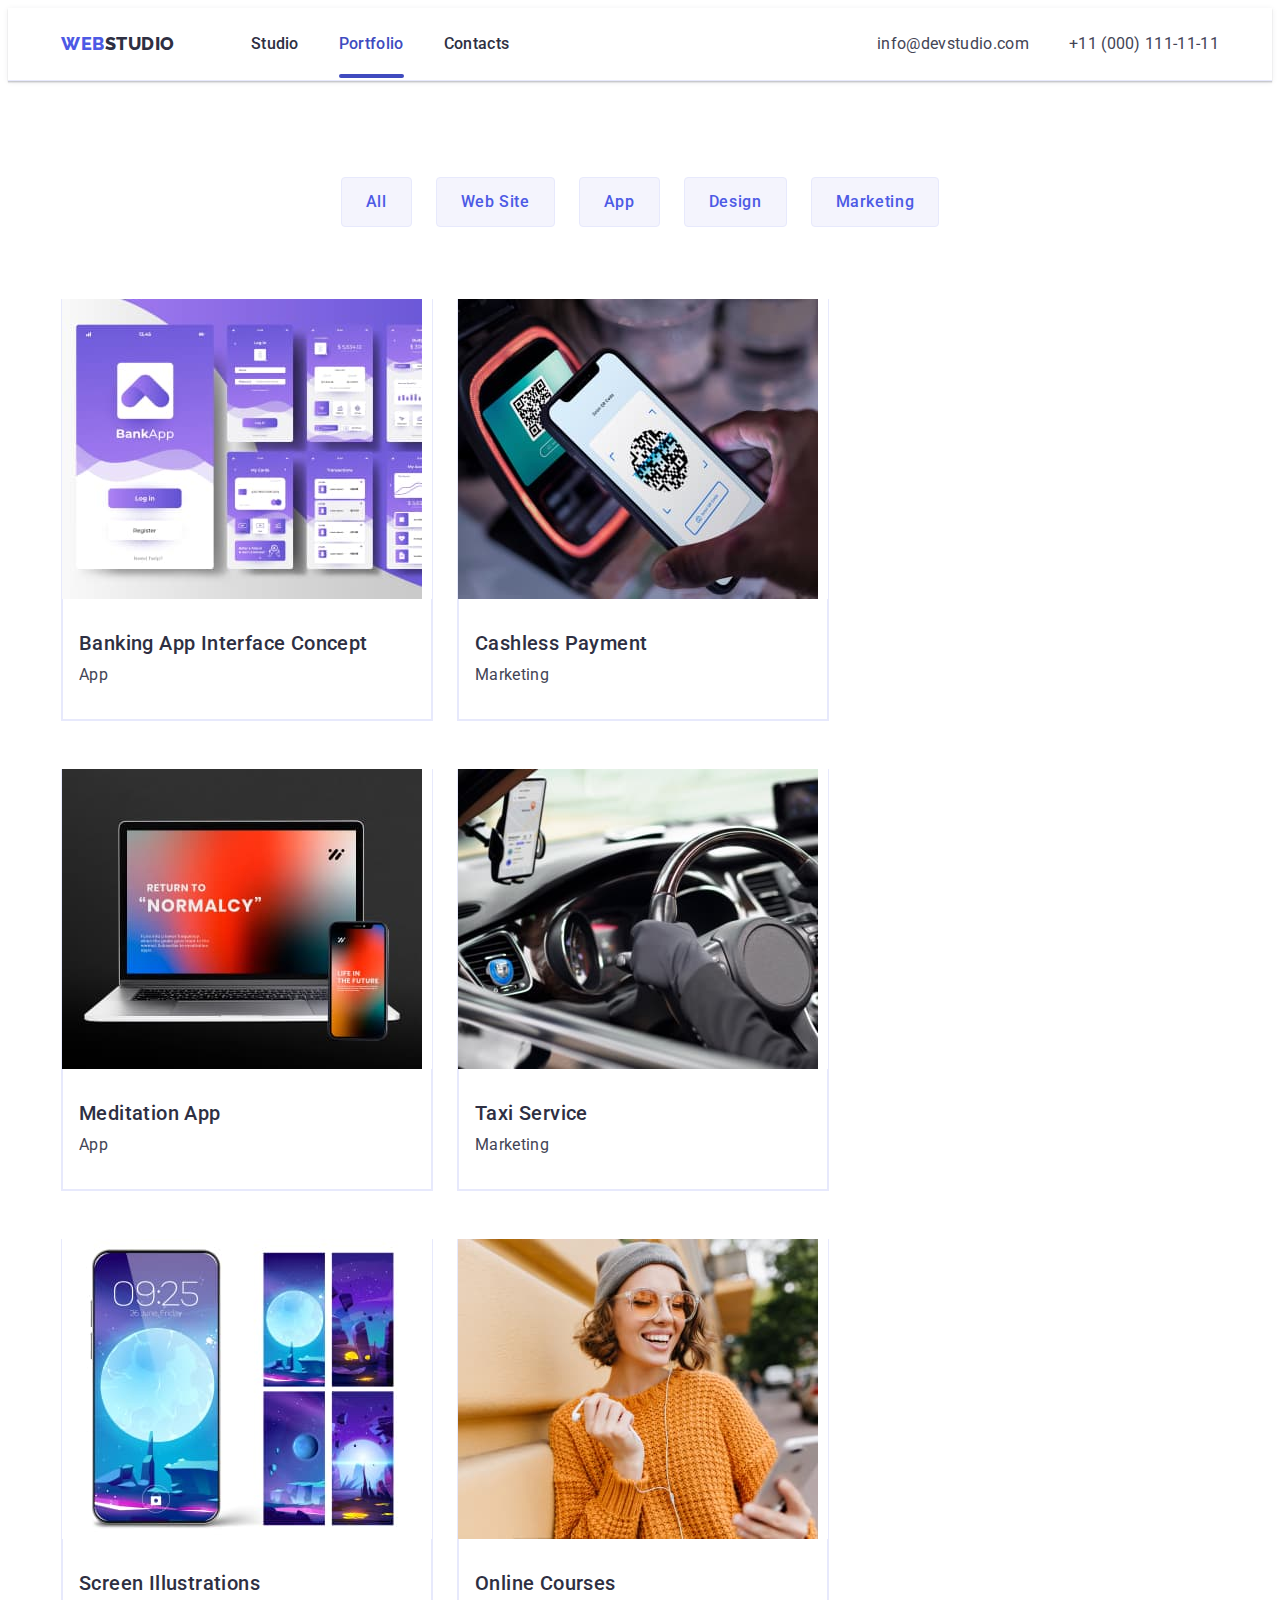
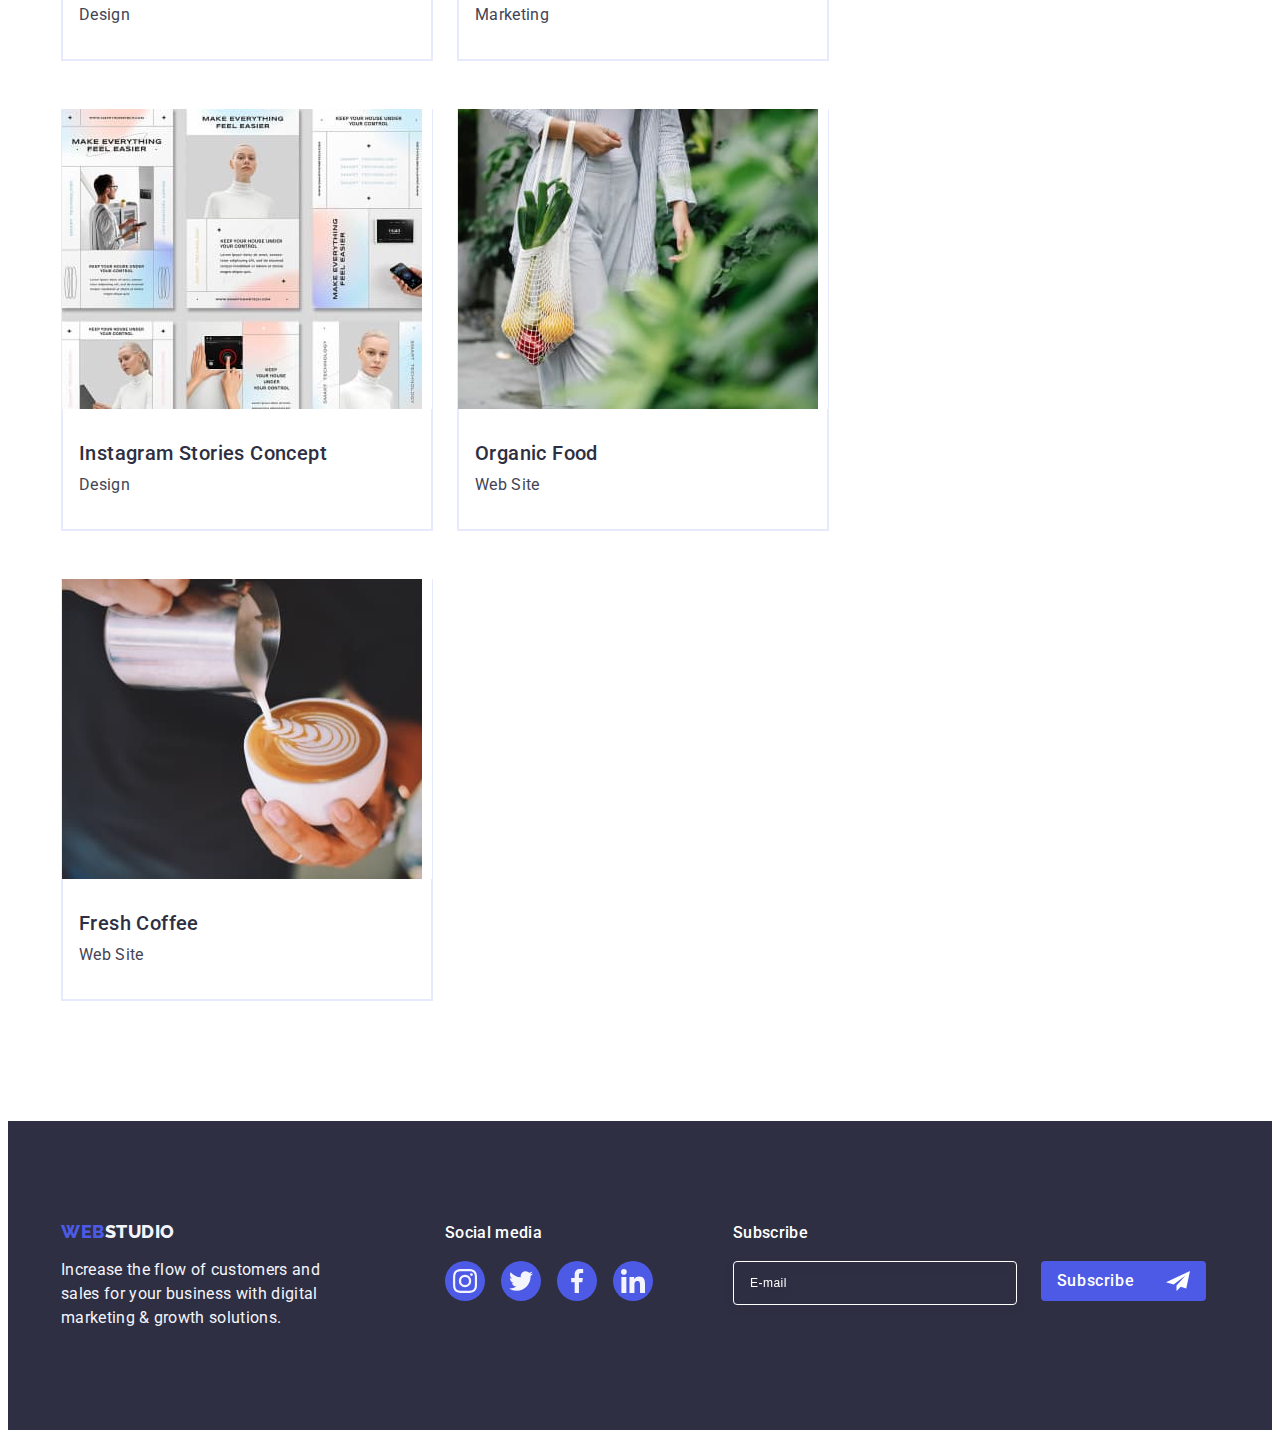
==== portfolio.html @ af8c058b "start" ====
<!DOCTYPE html>
<html lang="en">
  <head>
    <meta charset="UTF-8" />
    <meta
      name="viewport"
      content="width=device-width, initial-scale=1.0"
    />
    <title>WebStudio</title>
    <!-- NORMALIZE NORMALIZE NORMALIZE NORMALIZE-->
    <link
      rel="stylesheet"
      href="https://cdnjs.cloudflare.com/ajax/libs/modern-normalize/2.0.0/modern-normalize.min.css"
      integrity="sha512-4xo8blKMVCiXpTaLzQSLSw3KFOVPWhm/TRtuPVc4WG6kUgjH6J03IBuG7JZPkcWMxJ5huwaBpOpnwYElP/m6wg=="
      crossorigin="anonymous"
      referrerpolicy="no-referrer"
    />
    <!-- FONTS FONTS FONTS FONTS FONTS -->
    <link rel="stylesheet" href="./css/style.css" />
    <link
      rel="preconnect"
      href="https://fonts.googleapis.com"
    />
    <link
      rel="preconnect"
      href="https://fonts.gstatic.com"
      crossorigin
    />
    <link
      href="https://fonts.googleapis.com/css2?family=Raleway:wght@800&family=Roboto:wght@400;500;700&display=swap"
      rel="stylesheet"
    />
  </head>
  <body>
    <!-- HEADER -->
    <header class="header">
      <div class="container header-section">
        <nav class="header-navigation list">
          <a class="header-logo link" href="./index.html"
            >Web<span class="header-logo-color"
              >Studio</span
            ></a
          >
          <ul class="header-list list">
            <li class="header-menu-item">
              <a
                class="header-link-menu link"
                href="./index.html"
                >Studio</a
              >
            </li>
            <li class="header-menu-item">
              <a
                class="header-link-menu current link"
                href="./portfolio.html"
                >Portfolio</a
              >
            </li>
            <li class="header-menu-item">
              <a class="header-link-menu link" href=""
                >Contacts</a
              >
            </li>
          </ul>
        </nav>
        <address class="header-address">
          <ul class="header-address-list list">
            <li class="header-address-item">
              <a
                class="header-link-address link"
                href="mailto:info@devstudio.com"
              >
                info@devstudio.com</a
              >
            </li>
            <li class="header-address-item">
              <a
                class="header-link-address link"
                href="tel:+110001111111"
                >+11 (000) 111-11-11</a
              >
            </li>
          </ul>
        </address>
      </div>
    </header>
    <!-- SECTION -->
    <main>
      <section class="portfolio-section">
        <div class="container">
          <h1 class="visually-hidden">Adnantage</h1>
          <ul class="portfolio-list list">
            <li class="portfilio-item">
              <button
                class="portfilio-button"
                type="button"
              >
                All
              </button>
            </li>
            <li class="portfilio-item">
              <button
                class="portfilio-button"
                type="button"
              >
                Web Site
              </button>
            </li>
            <li class="portfilio-item">
              <button
                class="portfilio-button"
                type="button"
              >
                App
              </button>
            </li>
            <li class="portfilio-item">
              <button
                class="portfilio-button"
                type="button"
              >
                Design
              </button>
            </li>
            <li class="portfilio-item">
              <button
                class="portfilio-button"
                type="button"
              >
                Marketing
              </button>
            </li>
          </ul>
          <!-- Cards -->
          <ul class="card-list list">
            <li class="card-item link">
              <a href="" class="card-link link">
                <div class="card-image">
                  <img
                    src="./images/banking-app.jpg"
                    alt="Banking App Interface Concept"
                    width="360"
                    height="300"
                  />
                  <p class="card-paragraph">
                    14 Stylish and User-Friendly App Design
                    Concepts · Task Manager App · Calorie
                    Tracker App · Exotic Fruit Ecommerce App
                    · Cloud Storage App
                  </p>
                </div>

                <div class="container-card-content">
                  <h2 class="card-name">
                    Banking App Interface Concept
                  </h2>
                  <p class="card-description">App</p>
                </div>
              </a>
            </li>
            <li class="card-item link">
              <a href="" class="card-link link">
                <div class="card-image">
                  <img
                    src="./images/marketing.jpg"
                    alt="Cashless Payment"
                    width="360"
                    height="300"
                  />
                  <p class="card-paragraph">
                    14 Stylish and User-Friendly App Design
                    Concepts · Task Manager App · Calorie
                    Tracker App · Exotic Fruit Ecommerce App
                    · Cloud Storage App
                  </p>
                </div>

                <div class="container-card-content">
                  <h2 class="card-name">
                    Cashless Payment
                  </h2>
                  <p class="card-description">Marketing</p>
                </div>
              </a>
            </li>
            <li class="card-item link">
              <a href="" class="card-link link">
                <div class="card-image">
                  <img
                    src="./images/meditation.jpg"
                    alt="Meditation App"
                    width="360"
                    height="300"
                  />
                  <p class="card-paragraph">
                    14 Stylish and User-Friendly App Design
                    Concepts · Task Manager App · Calorie
                    Tracker App · Exotic Fruit Ecommerce App
                    · Cloud Storage App
                  </p>
                </div>

                <div class="container-card-content">
                  <h2 class="card-name">Meditation App</h2>
                  <p class="card-description">App</p>
                </div>
              </a>
            </li>
            <li class="card-item link">
              <a href="" class="card-link link">
                <div class="card-image">
                  <img
                    src="./images/service.jpg"
                    alt="Taxi Service"
                    width="360"
                    height="300"
                  />
                  <p class="card-paragraph">
                    14 Stylish and User-Friendly App Design
                    Concepts · Task Manager App · Calorie
                    Tracker App · Exotic Fruit Ecommerce App
                    · Cloud Storage App
                  </p>
                </div>

                <div class="container-card-content">
                  <h2 class="card-name">Taxi Service</h2>
                  <p class="card-description">Marketing</p>
                </div>
              </a>
            </li>
            <li class="card-item link">
              <a href="" class="card-link link">
                <div class="card-image">
                  <img
                    src="./images/illustrations.jpg"
                    alt="Screen Illustrations"
                    width="360"
                    height="300"
                  />
                  <p class="card-paragraph">
                    14 Stylish and User-Friendly App Design
                    Concepts · Task Manager App · Calorie
                    Tracker App · Exotic Fruit Ecommerce App
                    · Cloud Storage App
                  </p>
                </div>

                <div class="container-card-content">
                  <h2 class="card-name">
                    Screen Illustrations
                  </h2>
                  <p class="card-description">Design</p>
                </div>
              </a>
            </li>
            <li class="card-item link">
              <a href="" class="card-link link">
                <div class="card-image">
                  <img
                    src="./images/cources.jpg"
                    alt="Online cources"
                    width="360"
                    height="300"
                  />
                  <p class="card-paragraph">
                    14 Stylish and User-Friendly App Design
                    Concepts · Task Manager App · Calorie
                    Tracker App · Exotic Fruit Ecommerce App
                    · Cloud Storage App
                  </p>
                </div>

                <div class="container-card-content">
                  <h2 class="card-name">Online Courses</h2>
                  <p class="card-description">Marketing</p>
                </div>
              </a>
            </li>
            <li class="card-item link">
              <a href="" class="card-link link">
                <div class="card-image">
                  <img
                    src="./images/instagram-stories.jpg"
                    alt="Instagram Stories Concept"
                    width="360"
                    height="300"
                  />
                  <p class="card-paragraph">
                    14 Stylish and User-Friendly App Design
                    Concepts · Task Manager App · Calorie
                    Tracker App · Exotic Fruit Ecommerce App
                    · Cloud Storage App
                  </p>
                </div>

                <div class="container-card-content">
                  <h2 class="card-name">
                    Instagram Stories Concept
                  </h2>
                  <p class="card-description">Design</p>
                </div>
              </a>
            </li>
            <li class="card-item link">
              <a href="" class="card-link link">
                <div class="card-image">
                  <img
                    src="./images/food.jpg"
                    alt="Organic Food"
                    width="360"
                    height="300"
                  />
                  <p class="card-paragraph">
                    14 Stylish and User-Friendly App Design
                    Concepts · Task Manager App · Calorie
                    Tracker App · Exotic Fruit Ecommerce App
                    · Cloud Storage App
                  </p>
                </div>

                <div class="container-card-content">
                  <h2 class="card-name">Organic Food</h2>
                  <p class="card-description">Web Site</p>
                </div>
              </a>
            </li>
            <li class="card-item link">
              <a href="" class="card-link link">
                <div class="card-image">
                  <img
                    src="./images/coffee.jpg"
                    alt="Fresh Coffee"
                    width="360"
                    height="300"
                  />
                  <p class="card-paragraph">
                    14 Stylish and User-Friendly App Design
                    Concepts · Task Manager App · Calorie
                    Tracker App · Exotic Fruit Ecommerce App
                    · Cloud Storage App
                  </p>
                </div>

                <div class="container-card-content">
                  <h2 class="card-name">Fresh Coffee</h2>
                  <p class="card-description">Web Site</p>
                </div>
              </a>
            </li>
          </ul>
        </div>
      </section>
    </main>

    <!-- FOOTER -->
    <footer class="footer">
      <div class="container footer">
        <div class="container-description">
          <a class="footer-logo link" href="./index.html"
            >Web<span class="footer-decoration-logo"
              >Studio</span
            ></a
          >
          <p class="footer-text">
            Increase the flow of customers and sales for
            your business with digital marketing & growth
            solutions.
          </p>
        </div>
        <div class="container-social">
          <p class="social-title-footer">Social media</p>
          <ul class="social-icon-footer list">
            <li class="social-icon-item">
              <a
                class="social-links-footer link"
                href="https://www.instagram.com/"
                target="_blank"
              >
                <svg
                  class="card-icons"
                  width="24"
                  height="24"
                >
                  <use
                    href="./images/icons.svg#icon-instagram-2"
                  ></use>
                </svg>
              </a>
            </li>
            <li class="social-icon-item">
              <a
                class="social-links-footer link"
                href="https://twitter.com/"
                target="_blank"
              >
                <svg
                  class="card-icons"
                  width="24"
                  height="24"
                >
                  <use
                    href="./images/icons.svg#icon-twitter-1"
                  ></use>
                </svg>
              </a>
            </li>
            <li class="social-icon-item">
              <a
                class="social-links-footer link"
                href="https://www.facebook.com/"
                target="_blank"
              >
                <svg
                  class="card-icons"
                  width="24"
                  height="24"
                >
                  <use
                    href="./images/icons.svg#icon-facebook-1"
                  ></use>
                </svg>
              </a>
            </li>
            <li class="social-icon-item">
              <a
                class="social-links-footer link"
                href="https://www.linkedin.com/"
                target="_blank"
              >
                <svg
                  class="card-icons"
                  width="24"
                  height="24"
                >
                  <use
                    href="./images/icons.svg#icon-linkedin-1"
                  ></use>
                </svg>
              </a>
            </li>
          </ul>
        </div>
        <div class="container-subscribe">
          <p class="subscribe-title-footer">Subscribe</p>
          <form class="form-footer">
            <label class="form-input-footer">
              <input
                class="input-email-footer"
                type="email"
                name="email"
                placeholder="E-mail"
              />
            </label>
            <button class="subscribe-button" type="submit">
              Subscribe
              <svg
                class="icon-subscribe-footer"
                width="24"
                height="24"
              >
                <use
                  href="./images/icons.svg#icon-subscribe"
                ></use>
              </svg>
            </button>
          </form>
        </div>
      </div>
    </footer>
  </body>
</html>
---- css/style.css ----
body {
  font-family: "Roboto", sans-serif;
  color: var(--slate);
  background-color: var(--white);
}
:root {
  --iris: #4d5ae5;
  --ocean: #404bbf;
  --navy-blue: #2e2f42;
  --green: #31d0aa;
  --slate: #434455;
  --light-slate: #8e8f99;
  --cornflower: #e7e9fc;
  --cloud: #f4f4fd;
  --navy-blue-modal: #2e2f42;
  --grey: #2e2f42;
  --white: #ffffff;
  --dairy: #fcfcfc;
  background-color: var(--white);
  font-family: "Roboto";
}

.container {
  width: 1158px;
  padding: 0 15px;
  margin: 0 auto;
}

ul,
li,
h1,
h2,
h3,
h4,
h5,
h6,
p {
  margin: 0;
  padding: 0;
}
/**
|============================
 | COMPONENT STYLE
 |============================
*/

.list {
  list-style: none;
}
.link {
  text-decoration: none;
}

img {
  display: block;
  max-width: 100%;
  height: auto;
}

/**
|============================
 | HEADER
 |============================
*/
.header {
  border-bottom: 1px solid var(--cornflower, #e7e9fc);
  box-shadow: 0px 2px 1px rgba(46, 47, 66, 0.08),
    0px 1px 1px rgba(46, 47, 66, 0.16),
    0px 1px 6px rgba(46, 47, 66, 0.08);
}

.container.header-section {
  display: flex;
}
.header-navigation.list {
  display: flex;
  align-items: center;
}

.header-logo {
  color: var(--iris, #4d5ae5);
  font-family: Raleway;
  font-size: 18px;
  font-weight: 800;
  line-height: 1.17; /* 116.667% */
  letter-spacing: 0.03em;
  text-transform: uppercase;
  margin-right: 76px;
  padding: 24px 0;
  display: flex;
}

.header-logo-color {
  color: var(--navy-blue, #2e2f42);
}

.header-list {
  display: flex;
  gap: 40px;
  position: relative;
}

.header-menu-item {
  font-size: 16px;
  font-weight: 500;
  line-height: 1.5; /* 150% */
  letter-spacing: 0.02em;
  text-decoration: none;
}

.header-link-menu {
  padding: 24px 0;
  color: var(--navy-blue);
}
.header-link-menu:hover,
.header-link-menu:focus {
  color: var(--ocean);
}

.current {
  color: #404bbf;
  transition: color 250ms cubic-bezier(0.4, 0, 0.2, 1);
  position: relative;
}

.current::after {
  content: "";
  position: absolute;
  left: 0;
  bottom: -1px;
  height: 4px;
  background-color: #404bbf;
  border-radius: 2px;
  display: block;
  width: 100%;
}

.header-address {
  font-style: normal;
  margin-left: auto;
}

.header-address-list {
  display: flex;
  gap: 40px;
}

.header-address-item {
  display: flex;
}

.header-link-address {
  color: var(--slate);
  font-size: 16px;
  line-height: 1.5; /* 150% */
  letter-spacing: 0.02em;
  color: var(--slate);
  padding: 24px 0;
  transition: color 250ms cubic-bezier(0.4, 0, 0.2, 1);
}

.header-link-address:hover,
.header-link-address:focus {
  color: var(--ocean);
}

/**
|============================
 | HERO
 |============================
*/

.hero {
  padding: 188px 0;
  background: var(--navyblue, #2e2f42);
  background-image: linear-gradient(
      rgba(46, 47, 66, 0.7),
      rgba(46, 47, 66, 0.7)
    ),
    url(../images/hero-image.jpg);
  background-repeat: no-repeat;
  background-position: center center;
  background-size: cover;
  max-width: 1440px;
  margin: 0 auto;
}

.hero-title {
  color: #fff;
  font-family: inherit;
  text-align: center;
  font-size: 56px;
  line-height: 1.07; /* 107.143% */
  letter-spacing: 0.02em;
  max-width: 496px;
  margin: 0 auto 48px auto;
}

.main-button {
  color: var(--white, #fff);
  background-color: #4d5ae5;
  font-family: inherit;
  font-size: 16px;
  font-weight: 500;
  line-height: 1.5; /* 150% */
  letter-spacing: 0.04em;
  cursor: pointer;
  display: block;
  margin: 0 auto;
  min-width: 169px;
  border: none;
  height: 56px;
  border-radius: 4px;
  background: var(--iris, #4d5ae5);
  box-shadow: 0px 4px 4px 0px rgba(0, 0, 0, 0.15);
  transition: background-color 250ms
    cubic-bezier(0.4, 0, 0.2, 1);
}

.main-button:hover,
.main-button:focus {
  background-color: #404bbf;
}

/**
|============================
 | ADVANTAGES
 |============================
*/
.advantage {
  padding: 120px 0;
}

.visually-hidden {
  position: absolute;
  width: 1px;
  height: 1px;
  margin: -1px;
  border: 0;
  padding: 0;
  white-space: nowrap;
  clip-path: inset(100%);
  clip: rect(0 0 0 0);
  overflow: hidden;
}

.advantage-list {
  display: flex;
  gap: 24px;
}
.advantage-subtitle {
  color: var(--navy-blue);
  font-size: 20px;
  font-weight: 500;
  line-height: 1.2; /* 120% */
  letter-spacing: 0.02em;
  margin-bottom: 8px;
}

.advantage-item {
  flex-basis: calc((100% - 3 * 24px) / 4);
}

.container-icon-advantages {
  display: flex;
  align-items: center;
  justify-content: center;
  height: 112px;
  background-color: var(--cloud);
  position: relative;
  padding: 24px 100px;
  border-radius: 4px;
  margin-bottom: 8px;
}

.advantage-item-text {
  color: var(--slate, #434455);
  font-size: 16px;
  line-height: 1.5; /* 150% */
  letter-spacing: 0.02em;
}

/**
|============================
 | 3 ABOUT US
 |============================
*/
.about {
  padding-bottom: 120px;
}
.about-subtitle {
  color: var(--navyblue, #2e2f42);
  text-align: center;
  font-size: 36px;
  line-height: 1.11; /* 111.111% */
  letter-spacing: 0.02em;
  text-transform: capitalize;
  margin-bottom: 72px;
}

.about-list {
  display: flex;
  gap: 24px;
}

.about-item {
  width: calc((100% - 48px) / 3);
}

/**
|============================
 | 4 OUR TEAM
 |============================
*/
.team {
  background: var(--cloud, #f4f4fd);
  padding: 120px 0;
}

.team-people {
  color: var(--navy-blue);
  text-align: center;
  font-size: 36px;
  line-height: 1.11; /* 111.111% */
  letter-spacing: 0.02em;
  text-transform: capitalize;
  margin-bottom: 72px;
}

.team-item {
  background-color: var(--white);
  display: inline-flex;
  padding-bottom: 0px;
  flex-direction: column;
  justify-content: center;
  align-items: center;
  border-radius: 0px 0px 4px 4px;
  background: var(--white, #fff);
  box-shadow: 0px 2px 1px 0px rgba(46, 47, 66, 0.08),
    0px 1px 1px 0px rgba(46, 47, 66, 0.16),
    0px 1px 6px 0px rgba(46, 47, 66, 0.08);
  transition: background-color 250ms
    cubic-bezier(0.4, 0, 0.2, 1);
}

.team-list {
  display: flex;
  justify-content: center;
  gap: 24px;
}
.container-card-names {
  padding: 32px 0;
  display: flex;
  max-width: 232px;
  flex-direction: column;
  justify-content: center;
  align-items: center;
  /* gap: 8px; */
  /* margin: 32px 16px; */
}
.team-names {
  color: var(--navy-blue);
  text-align: center;
  font-size: 20px;
  font-weight: 500;
  line-height: 1.2; /* 120% */
  letter-spacing: 0.02em;
  margin-bottom: 8px;
}

.team-item-text {
  color: var(--slate, #434455);
  text-align: center;
  font-size: 16px;
  line-height: 1.5; /* 150% */
  letter-spacing: 0.02em;
  margin-bottom: 8px;
}

.social-list-icon {
  display: flex;
  justify-content: center;
  align-items: center;
  gap: 24px;
}

.social-item-icon {
  width: 40px;
  height: 40px;
}
.social-links {
  width: 100%;
  height: 100%;
  display: flex;
  background-color: var(--iris);
  border-radius: 50%;
  justify-content: center;
  align-items: center;
  transition: background-color 250ms
    cubic-bezier(0.4, 0, 0.2, 1);
}

.social-links:hover,
.social-links:focus {
  background-color: #404bbf;
}
.card-icons {
  fill: var(--cloud);
}

/**
|=====================================
 | CUSTOMER CUSTOMER CUSTOMER CUSTOMER
 |=====================================
*/
.customer {
  padding: 120px 0;
}

.customer-title {
  color: var(--navyblue, #2e2f42);
  text-align: center;
  font-size: 36px;
  line-height: 1.11; /* 111.111% */
  letter-spacing: 0.02em;
  text-transform: capitalize;
  margin-bottom: 72px;
}

.customer-list {
  display: flex;
  gap: 24px;
}

.customer-item {
  width: calc((100% - 120px) / 6);
  height: 88px;
}

.customer-link {
  width: 100%;
  height: 100%;
  border: 1px solid var(--light-slate);
  border-radius: 4px;
  display: flex;
  justify-content: center;
  align-items: center;
  color: var(--light-slate);
  transition: border-color 250ms
      cubic-bezier(0.4, 0, 0.2, 1),
    color 250ms cubic-bezier(0.4, 0, 0.2, 1);
}

.customer-link:hover,
.customer-link:focus {
  border-color: #404bbf;
  color: #404bbf;
}
.customer-icons {
  fill: currentColor;
}
/* 
.customer-icons:hover,
.customer-icons:focus {
  color: var(--ocean, #404bbf);
  border-color: currentColor;
} */

/**
|=========================================
 | PORTFOLIO PORTFOLIO PORTFOLIO PORTFOLIO
 |=========================================
*/
.portfolio-section {
  padding-top: 96px;
  padding-bottom: 120px;
}

.portfolio-list {
  display: flex;
  justify-content: center;
  gap: 24px;
  margin-bottom: 72px;
}

/* .btn-text {
  color: var(--iris);
  text-align: center;
  font-size: 16px;
  font-weight: 500;
  line-height: 1.5; /* 150% */
/* letter-spacing: 0.04em;
} */

/* .btn-text:hover,
.btn-text:focus {
  color: var(--white);
  background-color: var(--ocean);
} */

.portfilio-button {
  color: #4d5ae5;
  background-color: #f4f4fd;
  font-family: inherit;
  font-size: 16px;
  font-weight: 500;
  line-height: 1.5; /* 150% */
  letter-spacing: 0.04em;
  cursor: pointer;
  display: inline-flex;
  padding: 12px 24px;
  justify-content: center;
  align-items: center;
  border-radius: 4px;
  border: 1px solid var(--cornflower, #e7e9fc);
  background: var(--cloud, #f4f4fd);
  transition: color 250ms cubic-bezier(0.4, 0, 0.2, 1),
    background-color 250ms cubic-bezier(0.4, 0, 0.2, 1),
    border-color 250ms cubic-bezier(0.4, 0, 0.2, 1),
    box-shadow 250ms cubic-bezier(0.4, 0, 0.2, 1);
}

.portfilio-button:hover {
  color: var(--white);
  background-color: #404bbf;
  border: 1px solid transparent;
  box-shadow: 0px 3px 1px rgba(0, 0, 0, 0.1),
    0px 2px 1px rgba(0, 0, 0, 0.08),
    0px 2px 2px rgba(0, 0, 0, 0.12);
}

.portfilio-button:focus {
  color: var(--white);
  background-color: #404bbf;
  border: 1px solid transparent;
  box-shadow: 0px 3px 1px rgba(0, 0, 0, 0.1),
    0px 2px 1px rgba(0, 0, 0, 0.08),
    0px 2px 2px rgba(0, 0, 0, 0.12);
}

/* .portfilio-button:active {
  color: #ffffff;
  background-color: #404bbf;
} */

.card-image {
  position: relative;
  overflow: hidden;
}

.card-item {
  width: calc((100% - 48px) / 3);
  border: 1px solid var(--cornflower, #e7e9fc);
  border-top: none;
  background: #ffffff;
}

.card-link {
  display: block;
  transition: box-shadow 250ms cubic-bezier(0.4, 0, 0.2, 1);
}

.card-link:hover,
.card-link:focus {
  transform: translateY(0%);
  box-shadow: 0px 1px 6px rgba(46, 47, 66, 0.08),
    0px 1px 1px rgba(46, 47, 66, 0.16),
    0px 2px 1px rgba(46, 47, 66, 0.08);
}

.card-link:hover .card-paragraph,
.card-link:focus .card-paragraph {
  transform: translateY(0%);
}
.card-list {
  display: flex;
  flex-wrap: wrap;
  column-gap: 24px;
  row-gap: 48px;
}

.container-card-content {
  padding: 32px 16px;
  border: 1px solid #e7e9fc;
  border-top: none;
  background: var(--white, #fff);
}

.card-name {
  font-weight: 500;
  font-size: 20px;
  line-height: 1.2;
  letter-spacing: 0.02em;
  color: var(--navy-blue);
  margin-bottom: 8px;
}

.card-description {
  font-size: 16px;
  line-height: 1.5;
  letter-spacing: 0.02em;
  color: var(--slate);
}

.hover-card-text {
  transition: transform 250ms cubic-bezier(0.4, 0, 0.2, 1);
}

.card-paragraph {
  position: absolute;
  top: 0;
  font: size 16px;
  line-height: 1.5;
  letter-spacing: 0.02em;
  color: var(--cloud);
  padding: 40px 32px;
  background-color: var(--iris);
  height: 100%;
  width: 100%;
  transform: translateY(100%);
  transition: transform 250ms cubic-bezier(0.4, 0, 0.2, 1);
}

/**
|==========================================
 | FOOTER FOOTER FOOTER FOOTER FOOTER
 |==========================================
*/

.footer {
  background: var(--navyblue, #2e2f42);
  padding: 100px 0;
}

.container.footer {
  display: flex;
  padding: 0;
  align-items: baseline;
}

.container-description {
  margin-right: 120px;
}
.footer-logo {
  color: var(--iris, #4d5ae5);
  font-family: Raleway;
  font-size: 18px;
  font-weight: 800;
  line-height: 1.17; /* 116.667% */
  letter-spacing: 0.03em;
  text-transform: uppercase;
  display: inline-block;
  margin-bottom: 16px;
}

.footer-text {
  color: var(--cloud, #f4f4fd);
  font-size: 16px;
  line-height: 1.5; /* 150% */
  letter-spacing: 0.02em;
  max-width: 264px;
}

.footer-decoration-logo {
  color: var(--cloud, #f4f4fd);
}

/* SOCIAL LINKS */
.container-social {
  margin-right: 80px;
}

.social-title-footer {
  color: var(--white, #fff);
  font-size: 16px;
  font-weight: 500;
  line-height: 1.5; /* 150% */
  letter-spacing: 0.02em;
  margin-bottom: 16px;
}

.social-icon-footer {
  display: flex;
  gap: 16px;
}

.social-icon-item {
  width: 40px;
  height: 40px;
}
.social-links-footer {
  width: 100%;
  height: 100%;
  background-color: var(--iris);
  border-radius: 50%;
  display: flex;
  justify-content: center;
  align-items: center;
  transition: background-color 250ms
    cubic-bezier(0.4, 0, 0.2, 1);
}

.social-links-footer:hover,
.social-links-footer:focus {
  background-color: var(--green);
}

/* SUBSCRIBE */
.form-footer {
  display: flex;
  gap: 24px;
}

.subscribe-title-footer {
  color: var(--white, #fff);
  font-size: 16px;
  font-weight: 500;
  line-height: 1.5; /* 150% */
  letter-spacing: 0.02em;
  margin-bottom: 16px;
}

.input-email-footer {
  width: 264px;
  height: 40px;
  border-radius: 4px;
  border: 1px solid var(--white, #fff);
  filter: drop-shadow(0px 4px 4px rgba(0, 0, 0, 0.15));
  outline: none;
  padding-left: 16px;
  background-color: transparent;
  font-size: 12px;
  line-height: 1.5;
  letter-spacing: 0.04em;
  color: var(--white);
}

.input-email-footer::placeholder {
  color: var(--white, #fff);
  font-size: 12px;
  line-height: 2; /* 200% */
  letter-spacing: 0.04em;
}

.subscribe-button {
  min-width: 165px;
  height: 40px;
  display: flex;
  justify-content: center;
  align-items: center;
  font-family: inherit;
  font-size: 16px;
  font-weight: 500;
  line-height: 1.5;
  letter-spacing: 0.04em;
  gap: 16px;
  border-radius: 4px;
  background: var(--iris, #4d5ae5);
  color: var(--white, #fff);
  border: none;
  cursor: pointer;
}

.icon-subscribe-footer {
  margin-left: 16px;
  fill: var(--white);
}

.input-button-footer {
}
/**
|=============================================
 | MODAL MODAL MODAL MODAL MODAL MODAL MODAL
 |=============================================
*/
.backdrop {
  background: var(--navyblue-modal, rgba(46, 47, 66, 0.4));
  position: fixed;
  width: 100%;
  height: 100%;
  left: 0;
  top: 0;
  transition: opacity 250ms cubic-bezier(0.4, 0, 0.2, 1),
    visibility 250ms cubic-bezier(0.4, 0, 0.2, 1);
}

.is-hidden {
  opacity: 0;
  visibility: hidden;
  pointer-events: none;
}

.modal {
  padding: 72px 24px 24px 24px;
  position: absolute;
  top: 50%;
  left: 50%;
  transform: translate(-50%, -50%) scale(1);
  transition: transform 250ms cubic-bezier(0.4, 0, 0.2, 1);
  width: 408px;
  min-height: 584px;
  border-radius: 4px;
  background: var(--dairy, #fcfcfc);
  box-shadow: 0px 2px 1px 0px rgba(0, 0, 0, 0.2),
    0px 1px 3px 0px rgba(0, 0, 0, 0.12),
    0px 1px 1px 0px rgba(0, 0, 0, 0.14);
}

.modal-button-close {
  position: absolute;
  width: 24px;
  height: 24px;
  top: 24px;
  right: 24px;
  display: flex;
  align-items: center;
  justify-content: center;
  border-radius: 50%;
  background-color: var(--cornflower);
  border: 1px solid rgba(0, 0, 0, 0.1);
  stroke: rgba(0, 0, 0, 0.1);
  padding: 0;
  cursor: pointer;
  transition: background-color 250ms
      cubic-bezier(0.4, 0, 0.2, 1),
    border 250ms cubic-bezier(0.4, 0, 0.2, 1);
}

.modal-button-close:hover {
  background-color: var(--ocean);
  border: none;
  fill: #ffffff;
}
.modal-button-close:focus {
  background-color: var(--ocean);
  border: none;
  fill: #ffffff;
}

.modal-close-icon {
  transition: fill 250ms cubic-bezier(0.4, 0, 0.2, 1);
}

.modal-close-icon:hover,
.modal-close-icon:focus {
  fill: var(--white);
  transition: 250ms cubic-bezier(0.4, 0, 0.2, 1);
}

.modal-form {
  margin-bottom: 8px;
  position: relative;
}

.modal-title {
  color: var(--navyblue, #2e2f42);
  text-align: center;
  font-size: 16px;
  font-weight: 500;
  line-height: 1.5; /* 150% */
  letter-spacing: 0.02em;
  margin-bottom: 16px;
}

.modal-field {
  margin-bottom: 8px;
}

.modal-field:not(:last-child) {
  margin-bottom: 8px;
}

.modal-label {
  color: var(--lightslate, #8e8f99);
  font-size: 12px;
  line-height: 1.17; /* 116.667% */
  letter-spacing: 0.04em;
  margin-bottom: 4px;
  display: block;
}

.modal-input-wrap {
  position: relative;
}

.modal-input-wrap:focus {
  border: 1px solid var(--iris, #4d5ae5);
  fill: currentColor;
}

.modal-input {
  width: 100%;
  height: 40px;
  border-radius: 4px;
  border: 1px solid
    var(--navyblue-modal, rgba(46, 47, 66, 0.4));
  padding-left: 38px;
  padding-right: 16px;
  transition: border-color 250ms
    cubic-bezier(0.4, 0, 0.2, 1);
  background-color: transparent;
  outline: transparent;
}

.modal-input:focus {
  border-color: var(--iris);
}

.modal-input:focus + .modal-icon-input {
  fill: var(--iris);
}

.modal-field.comment {
  margin-bottom: 16px;
}

.modal-icon-input {
  position: absolute;
  left: 16px;
  top: 50%;
  transform: translateY(-50%);
  fill: var(--navy-blue-modal);
  transition: fill 250ms cubic-bezier(0.4, 0, 0.2, 1);
}

.modal-comment {
  resize: none;
  width: 100%;
  height: 120px;
  font-size: 12px;
  line-height: 1.17;
  letter-spacing: 0.04em;
  color: rgba(46, 47, 66, 0.4);
  background-color: transparent;
  border-radius: 4px;
  border: 1px solid
    var(--navyblue-modal, rgba(46, 47, 66, 0.4));
  padding: 8px 16px;
  outline: transparent;
  transition: border-color 250ms
    cubic-bezier(0.4, 0, 0.2, 1);
}

.modal-comment:focus {
  border: 1px solid var(--iris, #4d5ae5);
}

.modal-comment::placeholder {
  color: var(--navyblue-modal, rgba(46, 47, 66, 0.4));
  font-size: 12px;
  line-height: 1.17; /* 116.667% */
  letter-spacing: 0.04em;
}

.modal-button-submit {
  display: block;
  padding: 16px 32px;
  align-items: flex-start;
  gap: 10px;
  border-radius: 4px;
  background: var(--iris, #4d5ae5);
  box-shadow: 0px 4px 4px 0px rgba(0, 0, 0, 0.15);
  color: var(--white, #fff);
  text-align: center;
  justify-content: center;
  font-family: inherit;
  font-size: 16px;
  font-weight: 500;
  line-height: 1.5; /* 150% */
  letter-spacing: 0.04em;
  min-width: 169px;
  height: 56px;
  margin: 0 auto;
  position: absolute;
  transform: translateX(50%);
  border: none;
  cursor: pointer;
  transition: background-color 250ms
    cubic-bezier(0.4, 0, 0.2, 1);
}
.privacy-checkbox {
  /* display: flex;
  gap: 8px;
  align-items: center; */
  margin-bottom: 24px;
}

.user-privacy {
}
.accept-link {
  color: var(--lightslate, #8e8f99);
  font-size: 12px;
  line-height: 1.17; /* 116.667% */
  letter-spacing: 0.04em;
}

.accept-link span {
  border: 1px solid
    var(--navyblue-modal, rgba(46, 47, 66, 0.4));
  width: 16px;
  height: 16px;
  border-radius: 2px;
  transition: background-color 250ms
      cubic-bezier(0.4, 0, 0.2, 1),
    border 250ms cubic-bezier(0.4, 0, 0.2, 1),
    fill 250ms cubic-bezier(0.4, 0, 0.2, 1);
  display: inline-flex;
  align-items: center;
  justify-content: center;
  fill: transparent;
  cursor: pointer;
}

.checkbox:checked + .accept-link span {
  background-color: var(--ocean);
  border: none;
  fill: var(--cloud);
}
.privacy-link {
  color: var(--iris, #4d5ae5);
}
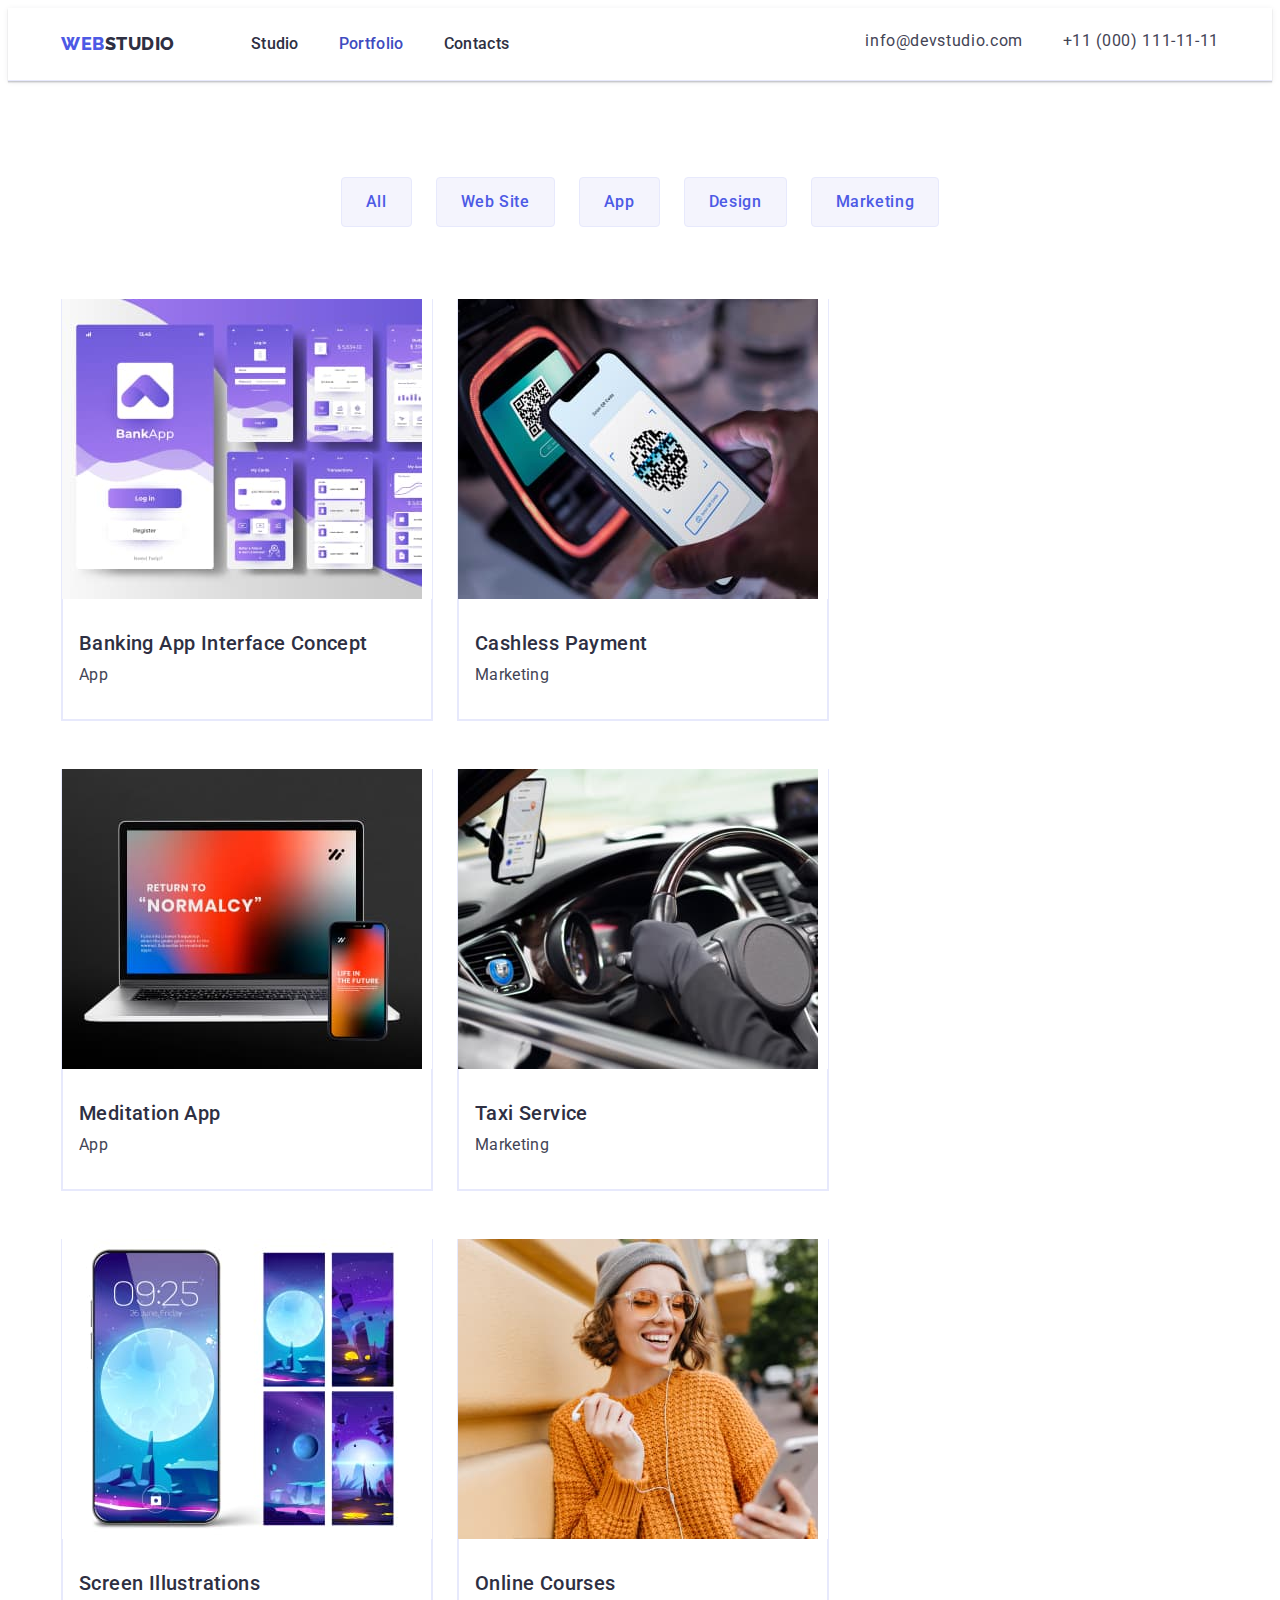
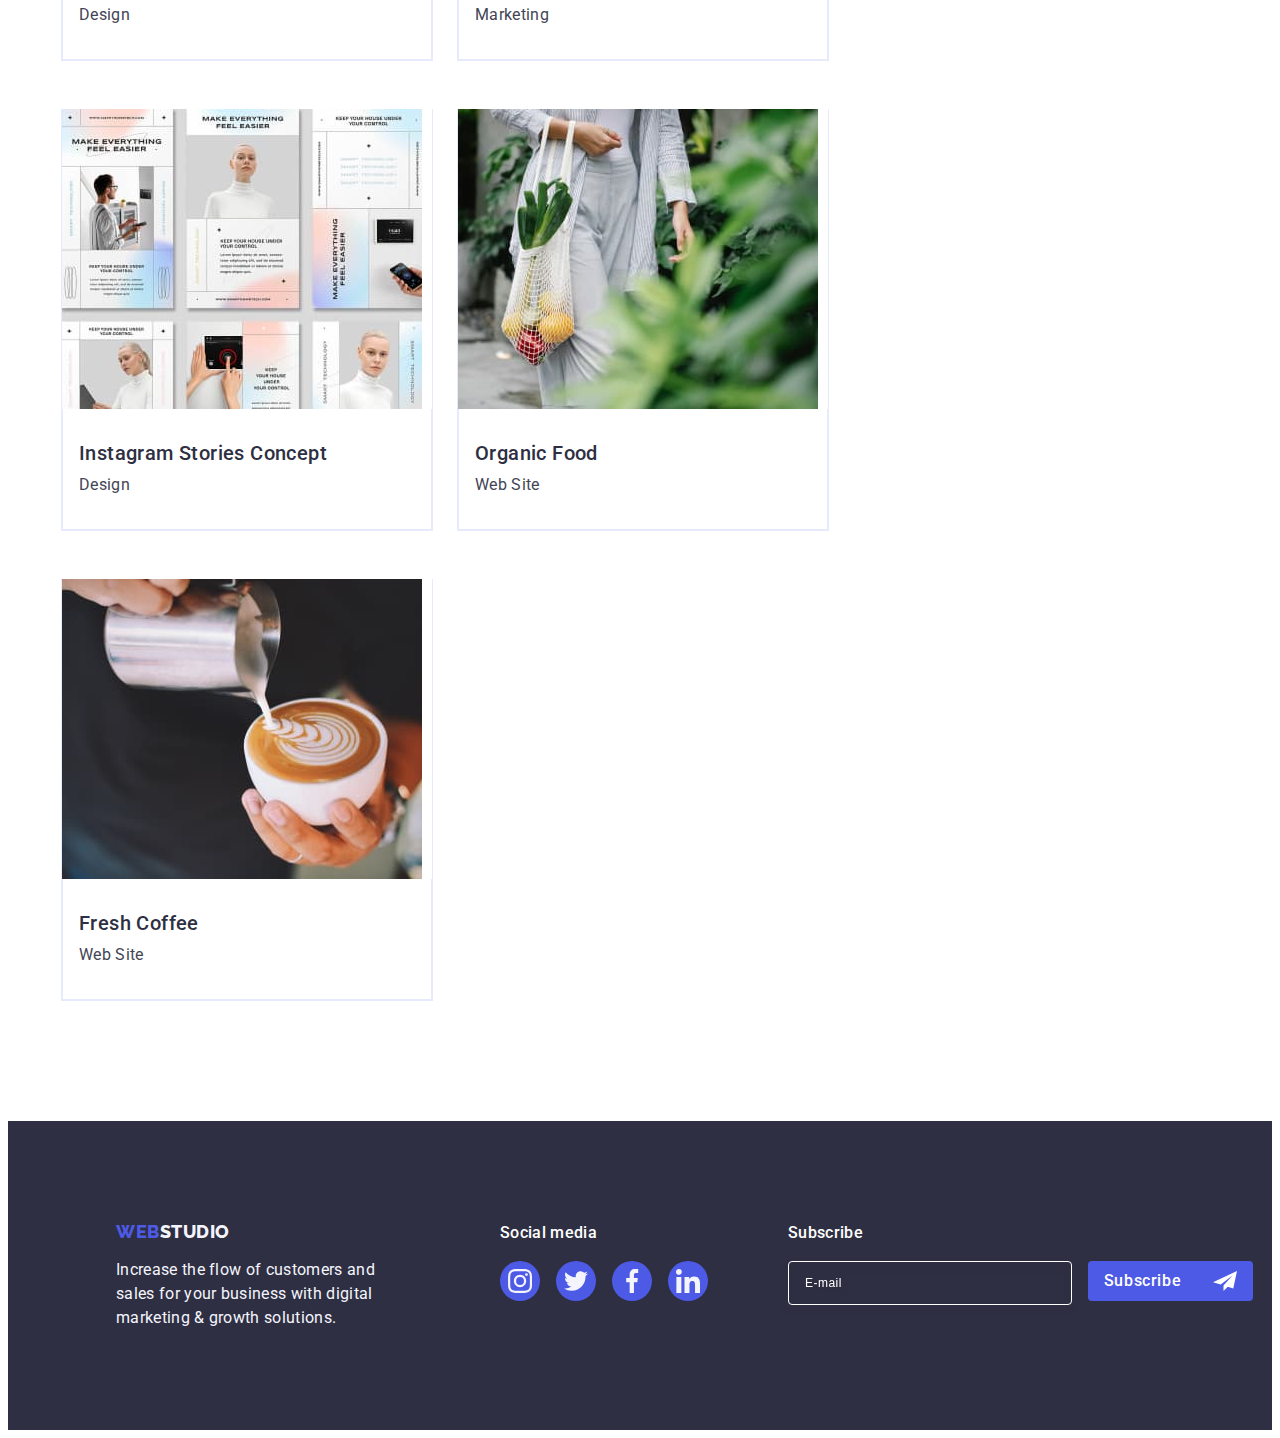
==== commit eb069949: "1" ====
--- a/portfolio.html
+++ b/portfolio.html
@@ -17,6 +17,7 @@
     />
     <!-- FONTS FONTS FONTS FONTS FONTS -->
     <link rel="stylesheet" href="./css/style.css" />
+    <link rel="stylesheet" href="./css/media.css" />
     <link
       rel="preconnect"
       href="https://fonts.googleapis.com"
@@ -468,5 +469,6 @@
         </div>
       </div>
     </footer>
+    <script src="./js/menu.js"></script>
   </body>
 </html>
--- a/css/style.css
+++ b/css/style.css
@@ -21,8 +21,9 @@
 }
 
 .container {
-  width: 1158px;
-  padding: 0 15px;
+  width: 100%;
+  max-width: 1440px;
+  padding: 0 16px;
   margin: 0 auto;
 }
 
@@ -98,6 +99,7 @@
   display: flex;
   gap: 40px;
   position: relative;
+  display: none;
 }
 
 .header-menu-item {
@@ -106,11 +108,13 @@
   line-height: 1.5; /* 150% */
   letter-spacing: 0.02em;
   text-decoration: none;
+  display: none;
 }
 
 .header-link-menu {
   padding: 24px 0;
   color: var(--navy-blue);
+  display: none;
 }
 .header-link-menu:hover,
 .header-link-menu:focus {
@@ -133,6 +137,7 @@
   border-radius: 2px;
   display: block;
   width: 100%;
+  display: none;
 }
 
 .header-address {
@@ -143,6 +148,7 @@
 .header-address-list {
   display: flex;
   gap: 40px;
+  display: none;
 }
 
 .header-address-item {
@@ -162,8 +168,142 @@
 .header-link-address:hover,
 .header-link-address:focus {
   color: var(--ocean);
-}
-
+  display: none;
+}
+
+.menu-open-icon {
+  fill: var(--navy-blue);
+}
+/* burger menu */
+.burger-open {
+  margin-left: auto;
+  margin-top: 24px;
+  margin-bottom: 24px;
+  border: none;
+  background-color: transparent;
+}
+
+.burger-menu {
+  fill: transparent;
+  stroke: var(--navy-blue);
+}
+
+.mobile-menu {
+  padding: 24px 24px 40px 40px;
+  position: fixed;
+  top: 0;
+  z-index: 20;
+  width: 100vw;
+  height: 100vh;
+  display: flex;
+  flex-direction: column;
+  justify-content: space-between;
+  overflow: auto;
+  background-color: var(--white);
+  box-shadow: 0px 1px 6px 0px rgba(46, 47, 66, 0.08),
+    0px 1px 1px 0px rgba(46, 47, 66, 0.16),
+    0px 2px 1px 0px rgba(46, 47, 66, 0.08);
+}
+.burger-close {
+  display: block;
+  margin-left: auto;
+  margin-bottom: 32px;
+  position: absolute;
+  right: 24px;
+  top: 24px;
+  background-color: var(--cornflower);
+  border-radius: 50%;
+  border: 1px solid rgba(0, 0, 0, 0.1);
+  width: 24px;
+  height: 24px;
+  display: flex;
+  align-items: center;
+  justify-content: center;
+  padding: 0;
+  cursor: pointer;
+}
+.mob-menu-navigation-list {
+  margin-bottom: 50px;
+}
+.modal-button-close {
+}
+.burger-list-link {
+  padding-top: 80px;
+  display: flex;
+  flex-direction: column;
+  gap: 40px;
+}
+
+.current {
+  color: #404bbf;
+  transition: color 250ms cubic-bezier(0.4, 0, 0.2, 1);
+  position: relative;
+}
+.current::after {
+  content: "";
+  position: absolute;
+  color: var(--ocean);
+}
+.burger-link-menu {
+  color: var(--navyblue);
+  font-size: 36px;
+  font-weight: 700;
+  line-height: 1.11;
+  letter-spacing: 0.02em;
+}
+.burger-link-menu.current {
+  font-size: 36px;
+  font-weight: 700;
+  line-height: 1.11;
+  letter-spacing: 0.02em;
+  position: relative;
+  transition: color 250ms cubic-bezier(0.4, 0, 0.2, 1);
+}
+.burger-address {
+  margin-bottom: 48px;
+}
+.burger-address-list {
+  display: flex;
+  flex-direction: column;
+  gap: 24px;
+}
+.burger-address-item {
+}
+.burger-link-tel {
+  color: var(--iris);
+  font-family: Roboto;
+  font-size: 26px;
+  font-weight: 700;
+  line-height: 1.11;
+  letter-spacing: 0.02em;
+  font-style: normal;
+}
+
+.burger-link-address {
+  color: var(--slate);
+  font-size: 20px;
+  font-weight: 500;
+  line-height: 1.2;
+  letter-spacing: 0.02em;
+  font-style: normal;
+}
+.burger-social-icon {
+  display: flex;
+  gap: 36px;
+}
+.burger-social-item {
+}
+.burger-links {
+  background-color: var(--iris);
+  border-radius: 50%;
+  width: 40px;
+  height: 40px;
+  display: flex;
+  align-items: center;
+  justify-content: center;
+}
+.card-icons {
+}
 /**
 |============================
  | HERO
@@ -171,29 +311,42 @@
 */
 
 .hero {
-  padding: 188px 0;
+  padding: 112px 0;
   background: var(--navyblue, #2e2f42);
   background-image: linear-gradient(
       rgba(46, 47, 66, 0.7),
       rgba(46, 47, 66, 0.7)
     ),
-    url(../images/hero-image.jpg);
+    url(../images/hero-image-mob.jpg);
   background-repeat: no-repeat;
   background-position: center center;
   background-size: cover;
-  max-width: 1440px;
+  max-width: 428px;
   margin: 0 auto;
+}
+
+@media (min-device-pixel-ratio: 2),
+  (min-resolution: 192dpi),
+  (min-resolution: 2dppx) {
+  .hero {
+    background-image: linear-gradient(
+        rgba(46, 47, 66, 0.7),
+        rgba(46, 47, 66, 0.7)
+      ),
+      url(../images/hero-image-mob-2x.jpg);
+  }
 }
 
 .hero-title {
   color: #fff;
   font-family: inherit;
   text-align: center;
-  font-size: 56px;
+  font-size: 36px;
   line-height: 1.07; /* 107.143% */
   letter-spacing: 0.02em;
-  max-width: 496px;
-  margin: 0 auto 48px auto;
+  max-width: 320px;
+  /* margin: 0 auto 48px auto; */
+  margin: 0 auto 72px auto;
 }
 
 .main-button {
@@ -228,7 +381,7 @@
  |============================
 */
 .advantage {
-  padding: 120px 0;
+  padding: 96px 0;
 }
 
 .visually-hidden {
@@ -246,19 +399,23 @@
 
 .advantage-list {
   display: flex;
-  gap: 24px;
+  flex-wrap: wrap;
+  gap: 72px;
+  margin: 0 auto;
 }
 .advantage-subtitle {
   color: var(--navy-blue);
-  font-size: 20px;
-  font-weight: 500;
-  line-height: 1.2; /* 120% */
+  font-size: 36px;
+  font-weight: 700;
+  line-height: 1.11; /* 120% */
   letter-spacing: 0.02em;
   margin-bottom: 8px;
+  text-align: center;
+  flex: none;
 }
 
 .advantage-item {
-  flex-basis: calc((100% - 3 * 24px) / 4);
+  /* flex-basis: calc((100% - 3 * 24px) / 4); */
 }
 
 .container-icon-advantages {
@@ -271,6 +428,7 @@
   padding: 24px 100px;
   border-radius: 4px;
   margin-bottom: 8px;
+  display: none;
 }
 
 .advantage-item-text {
@@ -278,21 +436,24 @@
   font-size: 16px;
   line-height: 1.5; /* 150% */
   letter-spacing: 0.02em;
+  flex: none;
 }
 
 /**
 |============================
- | 3 ABOUT US
- |============================
+| 3 WHAT WE DO
+|============================
 */
+
 .about {
   padding-bottom: 120px;
+  display: none;
 }
 .about-subtitle {
   color: var(--navyblue, #2e2f42);
   text-align: center;
   font-size: 36px;
-  line-height: 1.11; /* 111.111% */
+  line-height: 1.11;
   letter-spacing: 0.02em;
   text-transform: capitalize;
   margin-bottom: 72px;
@@ -314,7 +475,15 @@
 */
 .team {
   background: var(--cloud, #f4f4fd);
-  padding: 120px 0;
+  padding: 96px 0;
+}
+
+.team-list {
+  display: flex;
+  flex-direction: column;
+  justify-content: center;
+  align-items: center;
+  gap: 72px;
 }
 
 .team-people {
@@ -330,6 +499,7 @@
 .team-item {
   background-color: var(--white);
   display: inline-flex;
+  width: 264px;
   padding-bottom: 0px;
   flex-direction: column;
   justify-content: center;
@@ -343,11 +513,6 @@
     cubic-bezier(0.4, 0, 0.2, 1);
 }
 
-.team-list {
-  display: flex;
-  justify-content: center;
-  gap: 24px;
-}
 .container-card-names {
   padding: 32px 0;
   display: flex;
@@ -355,8 +520,6 @@
   flex-direction: column;
   justify-content: center;
   align-items: center;
-  /* gap: 8px; */
-  /* margin: 32px 16px; */
 }
 .team-names {
   color: var(--navy-blue);
@@ -410,11 +573,11 @@
 
 /**
 |=====================================
- | CUSTOMER CUSTOMER CUSTOMER CUSTOMER
+ | 5 CUSTOMER CUSTOMER CUSTOMER CUSTOMER
  |=====================================
 */
 .customer {
-  padding: 120px 0;
+  padding: 96px 0;
 }
 
 .customer-title {
@@ -429,11 +592,13 @@
 
 .customer-list {
   display: flex;
-  gap: 24px;
+  flex-wrap: wrap;
+  gap: 72px 16px;
 }
 
 .customer-item {
-  width: calc((100% - 120px) / 6);
+  /* width: calc((100% - 120px) / 6); */
+  width: calc((100% - 16px) / 2);
   height: 88px;
 }
 
@@ -459,13 +624,6 @@
 .customer-icons {
   fill: currentColor;
 }
-/* 
-.customer-icons:hover,
-.customer-icons:focus {
-  color: var(--ocean, #404bbf);
-  border-color: currentColor;
-} */
-
 /**
 |=========================================
  | PORTFOLIO PORTFOLIO PORTFOLIO PORTFOLIO
@@ -482,22 +640,6 @@
   gap: 24px;
   margin-bottom: 72px;
 }
-
-/* .btn-text {
-  color: var(--iris);
-  text-align: center;
-  font-size: 16px;
-  font-weight: 500;
-  line-height: 1.5; /* 150% */
-/* letter-spacing: 0.04em;
-} */
-
-/* .btn-text:hover,
-.btn-text:focus {
-  color: var(--white);
-  background-color: var(--ocean);
-} */
-
 .portfilio-button {
   color: #4d5ae5;
   background-color: #f4f4fd;
@@ -537,12 +679,6 @@
     0px 2px 1px rgba(0, 0, 0, 0.08),
     0px 2px 2px rgba(0, 0, 0, 0.12);
 }
-
-/* .portfilio-button:active {
-  color: #ffffff;
-  background-color: #404bbf;
-} */
-
 .card-image {
   position: relative;
   overflow: hidden;
@@ -629,17 +765,24 @@
 
 .footer {
   background: var(--navyblue, #2e2f42);
-  padding: 100px 0;
+  padding: 96px 16px;
+  display: flex;
 }
 
 .container.footer {
   display: flex;
+  flex-wrap: wrap;
   padding: 0;
-  align-items: baseline;
+  justify-content: center;
+  align-items: center;
+  gap: 72px;
 }
 
 .container-description {
-  margin-right: 120px;
+  /* margin-right: 120px; */
+  display: flex;
+  flex-direction: column;
+  align-items: center;
 }
 .footer-logo {
   color: var(--iris, #4d5ae5);
@@ -649,8 +792,9 @@
   line-height: 1.17; /* 116.667% */
   letter-spacing: 0.03em;
   text-transform: uppercase;
-  display: inline-block;
+  /* display: inline-block; */
   margin-bottom: 16px;
+  /* align-items: center; */
 }
 
 .footer-text {
@@ -658,7 +802,7 @@
   font-size: 16px;
   line-height: 1.5; /* 150% */
   letter-spacing: 0.02em;
-  max-width: 264px;
+  width: 264px;
 }
 
 .footer-decoration-logo {
@@ -667,7 +811,10 @@
 
 /* SOCIAL LINKS */
 .container-social {
-  margin-right: 80px;
+  /* margin-right: 80px; */
+  display: flex;
+  flex-direction: column;
+  align-items: center;
 }
 
 .social-title-footer {
@@ -706,9 +853,19 @@
 }
 
 /* SUBSCRIBE */
+.container-subscribe {
+  width: 100%;
+  display: inline-flex;
+  flex-direction: column;
+  align-items: center;
+}
+
 .form-footer {
   display: flex;
-  gap: 24px;
+  flex-wrap: wrap;
+  flex-direction: column;
+  gap: 16px;
+  width: 100%;
 }
 
 .subscribe-title-footer {
@@ -718,10 +875,13 @@
   line-height: 1.5; /* 150% */
   letter-spacing: 0.02em;
   margin-bottom: 16px;
+  align-items: center;
 }
 
 .input-email-footer {
-  width: 264px;
+  /* width: 264px; */
+  display: flex;
+  width: 100%;
   height: 40px;
   border-radius: 4px;
   border: 1px solid var(--white, #fff);
@@ -743,7 +903,7 @@
 }
 
 .subscribe-button {
-  min-width: 165px;
+  width: 165px;
   height: 40px;
   display: flex;
   justify-content: center;
@@ -759,6 +919,7 @@
   color: var(--white, #fff);
   border: none;
   cursor: pointer;
+  margin: 0 auto;
 }
 
 .icon-subscribe-footer {
@@ -766,8 +927,6 @@
   fill: var(--white);
 }
 
-.input-button-footer {
-}
 /**
 |=============================================
  | MODAL MODAL MODAL MODAL MODAL MODAL MODAL
@@ -791,19 +950,20 @@
 }
 
 .modal {
-  padding: 72px 24px 24px 24px;
   position: absolute;
   top: 50%;
   left: 50%;
-  transform: translate(-50%, -50%) scale(1);
-  transition: transform 250ms cubic-bezier(0.4, 0, 0.2, 1);
-  width: 408px;
+  transform: translate(-50%, -50%);
+  width: 100%;
+  max-width: 408px;
   min-height: 584px;
   border-radius: 4px;
   background: var(--dairy, #fcfcfc);
   box-shadow: 0px 2px 1px 0px rgba(0, 0, 0, 0.2),
     0px 1px 3px 0px rgba(0, 0, 0, 0.12),
     0px 1px 1px 0px rgba(0, 0, 0, 0.14);
+  transition: transform 250ms cubic-bezier(0.4, 0, 0.2, 1);
+  padding: 72px 24px 24px 24px;
 }
 
 .modal-button-close {
@@ -953,28 +1113,22 @@
 }
 
 .modal-button-submit {
-  display: block;
-  padding: 16px 32px;
-  align-items: flex-start;
-  gap: 10px;
-  border-radius: 4px;
-  background: var(--iris, #4d5ae5);
-  box-shadow: 0px 4px 4px 0px rgba(0, 0, 0, 0.15);
-  color: var(--white, #fff);
-  text-align: center;
-  justify-content: center;
-  font-family: inherit;
-  font-size: 16px;
-  font-weight: 500;
-  line-height: 1.5; /* 150% */
+  font-family: "Roboto", sans-serif;
+  color: var(--white);
+  font-size: 16px;
+  font-weight: var(--weight500);
+  line-height: 1.5;
   letter-spacing: 0.04em;
+  background: var(--iris);
+  cursor: pointer;
   min-width: 169px;
   height: 56px;
+  border: none;
+  display: block;
   margin: 0 auto;
-  position: absolute;
-  transform: translateX(50%);
-  border: none;
-  cursor: pointer;
+  padding: 16px 32px;
+  border-radius: 4px;
+  box-shadow: 0px 4px 4px 0px rgba(0, 0, 0, 0.15);
   transition: background-color 250ms
     cubic-bezier(0.4, 0, 0.2, 1);
 }
@@ -985,8 +1139,6 @@
   margin-bottom: 24px;
 }
 
-.user-privacy {
-}
 .accept-link {
   color: var(--lightslate, #8e8f99);
   font-size: 12px;
--- a/css/media.css
+++ b/css/media.css
@@ -0,0 +1,289 @@
+/* ==================428px MOBILE 428px================== */
+@media screen and (min-width: 428px) {
+  /* ADVANTAGES ADVANTAGES ADVANTAGES ADVANTAGES */
+  .container {
+    max-width: 396px;
+  }
+}
+
+/* ==================768px LAPTOP 768px================== */
+@media screen and (min-width: 768px) {
+  /* HEADER HEADER HEADER HEADER HEADER*/
+  .burger-open {
+    display: none;
+  }
+
+  .header-navigation {
+    display: flex;
+  }
+
+  .header-address-list {
+    display: flex;
+    flex-wrap: wrap;
+    flex-direction: column;
+    gap: 12px;
+  }
+
+  .header-link-address {
+    padding: 0;
+    font-size: 12px;
+    padding: 0;
+    letter-spacing: 0.04em;
+    line-height: 1.17;
+  }
+
+  .header-address {
+    padding: 16px 0;
+  }
+
+  .header-list {
+    display: flex;
+  }
+
+  .header-menu-item {
+    font-size: 16px;
+    font-weight: 500;
+    line-height: 1.5;
+    letter-spacing: 0.02em;
+    text-decoration: none;
+  }
+
+  .header-menu-item {
+    display: flex;
+  }
+
+  .header-link-menu {
+    display: flex;
+  }
+  /*  HERO HERO HERO HERO HERO */
+  .hero {
+    max-width: 768px;
+    background-image: linear-gradient(
+        rgba(46, 47, 66, 0.7),
+        rgba(46, 47, 66, 0.7)
+      ),
+      url(../images/hero-image-tab.jpg);
+  }
+
+  @media (min-device-pixel-ratio: 2),
+    (min-resolution: 192dpi),
+    (min-resolution: 2dppx) {
+    .hero {
+      background-image: linear-gradient(
+          rgba(46, 47, 66, 0.7),
+          rgba(46, 47, 66, 0.7)
+        ),
+        url(../images/hero-image-tab-2x.jpg);
+    }
+  }
+
+  .hero-title {
+    font-size: 56px;
+    margin: 0 auto 36px auto;
+    max-width: 496px;
+  }
+
+  /* ADVANTAGES ADVANTAGES ADVANTAGES ADVANTAGES */
+  .container {
+    max-width: 768px;
+  }
+
+  .advantage-list {
+    gap: 72px 24px;
+  }
+
+  .advantage-item {
+    width: calc((100% - 24px) / 2);
+  }
+
+  /* 4 OUR TEAM   OUR TEAM   OUR TEAM  OUR TEAM*/
+  .team-list {
+    flex-wrap: wrap;
+    flex-direction: row;
+    gap: 64px 24px;
+  }
+
+  /* 5 CUSTOMER CUSTOMER CUSTOMER CUSTOMER */
+  .customer > .container {
+    max-width: 552px;
+  }
+
+  .customer-item {
+    width: calc((100% - 2 * 24px) / 3);
+  }
+
+  /* 6 FOOTER FOOTER FOOTER FOOTER FOOTER */
+  .footer {
+    display: flex;
+    flex-wrap: wrap;
+  }
+
+  .container.footer {
+    gap: 72px 24px;
+    margin-left: 108px;
+    justify-content: start;
+    align-items: flex-start;
+  }
+
+  .container-description {
+    align-items: flex-start;
+  }
+  .container-social {
+    align-items: flex-start;
+  }
+
+  .input-email-footer {
+    width: 264px;
+  }
+
+  .form-footer {
+    flex-wrap: nowrap;
+    flex-direction: row;
+  }
+
+  .subscribe-button {
+    margin: 0;
+    flex-direction: row;
+  }
+
+  .container-subscribe {
+    align-items: flex-start;
+  }
+}
+/* ==================1158PX DESKTOP 1158PX================== */
+@media screen and (min-width: 1158px) {
+  /*  HERO HERO HERO HERO HERO */
+  .hero {
+    max-width: 1158px;
+    background-image: linear-gradient(
+        rgba(46, 47, 66, 0.7),
+        rgba(46, 47, 66, 0.7)
+      ),
+      url(../images/hero-image.jpg);
+  }
+
+  @media (min-device-pixel-ratio: 2),
+    (min-resolution: 192dpi),
+    (min-resolution: 2dppx) {
+    .hero {
+      background-image: linear-gradient(
+          rgba(46, 47, 66, 0.7),
+          rgba(46, 47, 66, 0.7)
+        ),
+        url(../images/hero-image-tab-2x.jpg);
+    }
+  }
+
+  .header-address-list {
+    display: flex;
+    flex-direction: row;
+    gap: 40px;
+  }
+
+  .header-link-address {
+    font-size: 16px;
+    padding: 0;
+    letter-spacing: 0.04em;
+    line-height: 1.17;
+  }
+
+  .header-address {
+    padding: 0;
+  }
+  .header-address-item {
+    padding: 24px 0;
+  }
+
+  .hero-title {
+    margin: 0 auto 48px auto;
+  }
+
+  /* ADVANTAGES ADVANTAGES ADVANTAGES ADVANTAGES */
+  .container {
+    max-width: 1158px;
+  }
+
+  .advantage {
+    padding: 120px 0;
+  }
+  .advantage-list {
+    display: flex;
+    flex-wrap: nowrap;
+    gap: 24px;
+  }
+
+  .advantage-subtitle {
+    color: var(--navy-blue);
+    font-size: 20px;
+    line-height: 1.2; /* 120% */
+    letter-spacing: 0.02em;
+    margin-bottom: 8px;
+    text-align: center;
+  }
+  .advantage-item {
+    flex-basis: calc((100% - 3 * 24px) / 4);
+  }
+
+  .container-icon-advantages {
+    display: flex;
+    align-items: center;
+    justify-content: center;
+    height: 112px;
+    background-color: var(--cloud);
+    position: relative;
+    padding: 24px 100px;
+    border-radius: 4px;
+    margin-bottom: 8px;
+  }
+
+  /* 3 WHAT WE DO   WHAT WE DO   WHAT WE DO */
+  .about {
+    padding-bottom: 120px;
+    display: flex;
+  }
+
+  /* 4 OUR TEAM */
+  .team {
+    padding: 120px 0;
+  }
+
+  .team-list {
+    flex-wrap: nowrap;
+    flex-direction: row;
+    gap: 24px;
+  }
+  /* 5 CUSTOMER CUSTOMER CUSTOMER CUSTOMER */
+  .customer {
+    padding: 120px 0;
+  }
+
+  .customer > .container {
+    max-width: 1158px;
+  }
+  .customer-item {
+    width: calc((100% - 120px) / 6);
+  }
+
+  .customer-list {
+    gap: 24px;
+    max-width: 1128px;
+  }
+
+  /* 6 FOOTER */
+  .footer {
+    padding: 100px 0;
+  }
+
+  .container.footer {
+    flex-wrap: nowrap;
+    gap: 0;
+  }
+
+  .container-social {
+    margin-right: 80px;
+  }
+
+  .container-description {
+    margin-right: 120px;
+  }
+}
